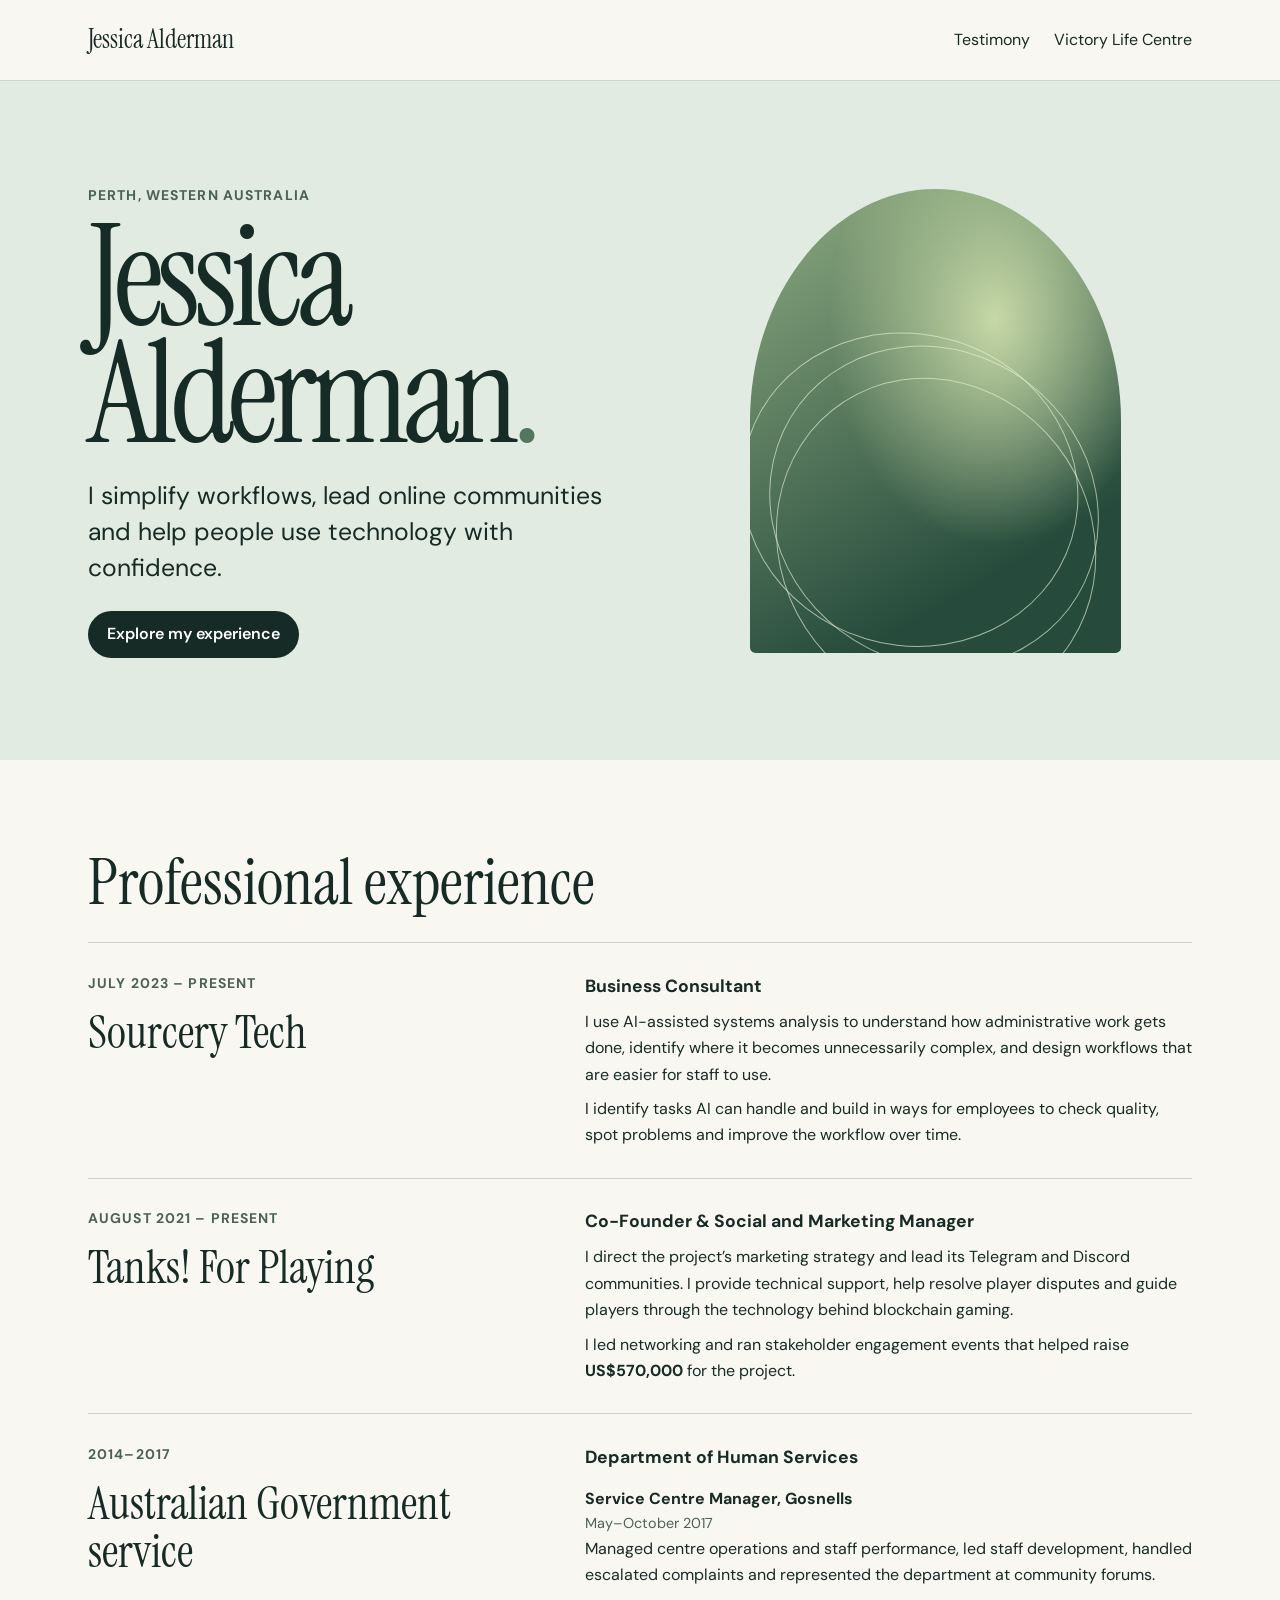
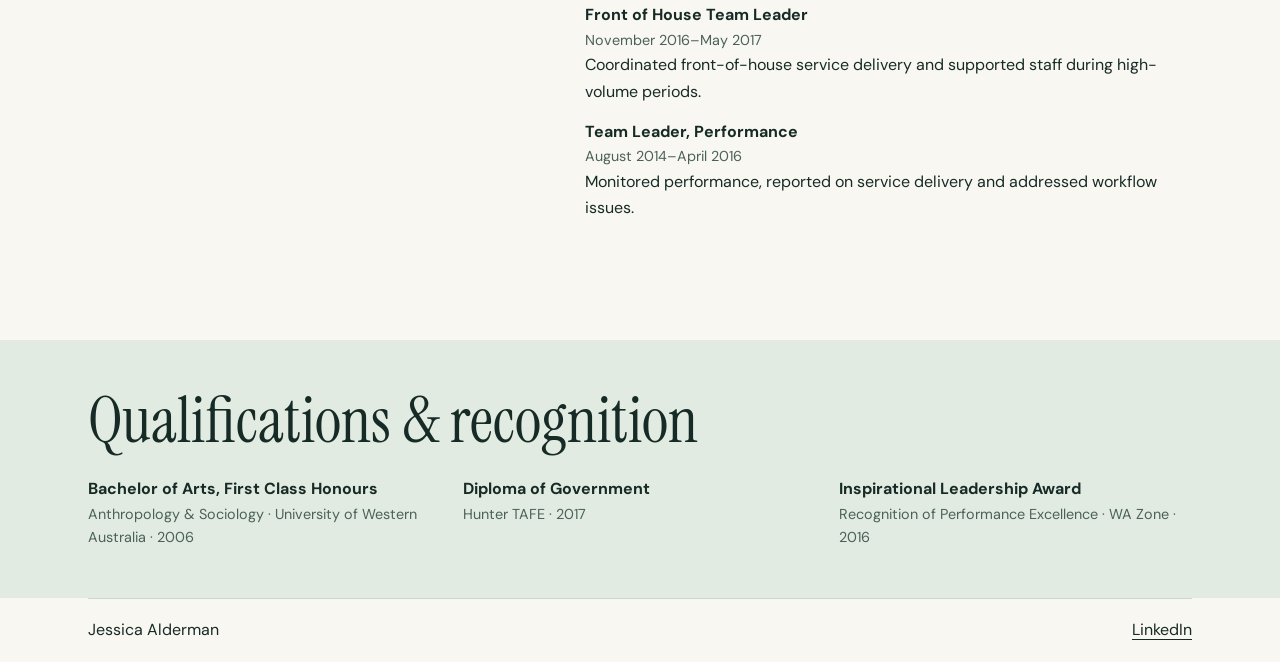
==== index.html @ fca770e4 "Publish portfolio and testimony" ====
<!doctype html>
<html lang="en"><head><meta charset="utf-8"><meta name="viewport" content="width=device-width, initial-scale=1">
<meta name="description" content="Jessica Alderman, business consultant, community builder and co-founder based in Perth, Western Australia.">
<title>Jessica Alderman | Professional Portfolio</title><link rel="stylesheet" href="style.css"></head>
<body><a class="skip" href="#main">Skip to content</a>
<header class="site-header"><nav class="wrap nav" aria-label="Main navigation"><a class="brand" href="index.html" aria-current="page">Jessica Alderman</a><div class="nav-links"><a href="testimony.html">Testimony</a><a href="victory-life.html">Victory Life Centre</a></div></nav></header>
<main id="main">
<section class="hero"><div class="wrap hero-grid"><div><p class="eyebrow">Perth, Western Australia</p><h1>Jessica<br>Alderman<span>.</span></h1><p class="intro">I simplify workflows, lead online communities and help people use technology with confidence.</p><a class="button" href="#experience">Explore my experience</a></div><div class="hero-art" aria-hidden="true"><div class="oval oval-one"></div><div class="oval oval-two"></div><div class="oval oval-three"></div></div></div></section>
<section class="wrap experience" id="experience" aria-labelledby="experience-title"><h2 id="experience-title">Professional experience</h2>
<article class="role"><div><p class="eyebrow">July 2023 – Present</p><h3>Sourcery Tech</h3></div><div><p class="role-title">Business Consultant</p><p>I use AI-assisted systems analysis to understand how administrative work gets done, identify where it becomes unnecessarily complex, and design workflows that are easier for staff to use.</p><p>I identify tasks AI can handle and build in ways for employees to check quality, spot problems and improve the workflow over time.</p></div></article>
<article class="role"><div><p class="eyebrow">August 2021 – Present</p><h3>Tanks! For Playing</h3></div><div><p class="role-title">Co-Founder &amp; Social and Marketing Manager</p><p>I direct the project’s marketing strategy and lead its Telegram and Discord communities. I provide technical support, help resolve player disputes and guide players through the technology behind blockchain gaming.</p><p>I led networking and ran stakeholder engagement events that helped raise <strong>US$570,000</strong> for the project.</p></div></article>
<article class="role"><div><p class="eyebrow">2014–2017</p><h3>Australian Government service</h3></div><div><p class="role-title">Department of Human Services</p><ul class="positions">
<li><strong>Service Centre Manager, Gosnells</strong><span>May–October 2017</span><p>Managed centre operations and staff performance, led staff development, handled escalated complaints and represented the department at community forums.</p></li>
<li><strong>Front of House Team Leader</strong><span>November 2016–May 2017</span><p>Coordinated front-of-house service delivery and supported staff during high-volume periods.</p></li>
<li><strong>Team Leader, Performance</strong><span>August 2014–April 2016</span><p>Monitored performance, reported on service delivery and addressed workflow issues.</p></li></ul></div></article>
</section>
<section class="credentials"><div class="wrap"><h2>Qualifications &amp; recognition</h2><ul><li><strong>Bachelor of Arts, First Class Honours</strong><span>Anthropology &amp; Sociology · University of Western Australia · 2006</span></li><li><strong>Diploma of Government</strong><span>Hunter TAFE · 2017</span></li><li><strong>Inspirational Leadership Award</strong><span>Recognition of Performance Excellence · WA Zone · 2016</span></li></ul></div></section>
</main><footer class="wrap footer"><span>Jessica Alderman</span><a href="https://www.linkedin.com/in/jessica-alderman-72170421a/">LinkedIn</a></footer></body></html>
---- style.css ----
@import url('https://fonts.googleapis.com/css2?family=DM+Sans:wght@400;500;600;700&family=Instrument+Serif:ital@0;1&display=swap');

:root {
  color-scheme: light;
  --paper: #f9f7f2;
  --ink: #172b26;
  --muted: #4b6158;
  --line: #cdd6ce;
  --serif: "Instrument Serif", Georgia, serif;
  --sans: "DM Sans", system-ui, sans-serif;
}
*, *::before, *::after { box-sizing: border-box; }
body { margin: 0; background: var(--paper); color: var(--ink); font: 1rem/1.65 var(--sans); }
a { color: inherit; text-underline-offset: .25em; }
a:focus-visible { outline: 3px solid #94622a; outline-offset: 5px; }
h1, h2, h3, p { margin: 0; }
h1, h2, h3 { font-family: var(--serif); font-weight: 400; line-height: 1.04; }
h2 { font-size: clamp(2.55rem, 5vw, 4.15rem); }
h3 { font-size: clamp(2rem, 3.6vw, 3.05rem); }
.wrap { width: min(100% - 3rem, 69rem); margin-inline: auto; }
.skip { position: absolute; top: .5rem; left: .5rem; z-index: 1; padding: .5rem; background: var(--paper); transform: translateY(-200%); }
.skip:focus { transform: none; }
.site-header { border-bottom: 1px solid var(--line); }
.nav, .nav-links, .footer { display: flex; align-items: center; gap: .6rem 1.5rem; flex-wrap: wrap; }
.nav, .footer { justify-content: space-between; padding-block: 1.15rem; }
.nav a { text-decoration: none; }
.nav a:hover, .nav a[aria-current="page"]:not(.brand) { text-decoration: underline; }
.brand { font-family: var(--serif); font-size: 1.65rem; }
.hero { background: #e1ebe2; overflow: hidden; }
.hero-grid { display: grid; grid-template-columns: 1.15fr .85fr; align-items: center; gap: clamp(1.5rem, 5vw, 5rem); padding-block: clamp(3.25rem, 8vw, 7rem); }
.eyebrow { margin-bottom: .85rem; font-size: .875rem; font-weight: 700; letter-spacing: .08em; text-transform: uppercase; color: var(--muted); }
.hero h1 { font-size: clamp(4.2rem, 11vw, 9rem); line-height: .83; letter-spacing: -.045em; }
.hero h1 span { color: #54765e; }
.intro { margin-top: 1.5rem; max-width: 32ch; font-size: clamp(1.15rem, 2.4vw, 1.55rem); line-height: 1.45; }
.button { display: inline-block; margin-top: 1.55rem; padding: .65rem 1.2rem; background: var(--ink); color: white; border-radius: 2rem; font-weight: 600; text-decoration: none; }
.button:hover { background: #365848; }
.hero-art { position: relative; isolation: isolate; overflow: hidden; aspect-ratio: 4 / 5; max-height: 29rem; border-radius: 50% 50% .35rem .35rem; background: radial-gradient(ellipse at 66% 28%, #c6d8a6, transparent 48%), linear-gradient(150deg, #8eab81, #264b3c 78%); }
.oval { position: absolute; width: 84%; height: 73%; bottom: -13%; left: 8%; border: 1px solid #e3edd2aa; border-radius: 50%; transform: rotate(-33deg); }
.oval-two { transform: rotate(-53deg) translate(9%, -7%); }
.oval-three { transform: rotate(-73deg) translate(14%, -12%); }
.experience { padding-block: clamp(3rem, 7vw, 6rem); }
.experience h2 { margin-bottom: 1.6rem; }
.role { display: grid; grid-template-columns: minmax(0, .85fr) minmax(0, 1.15fr); gap: 1rem 3rem; padding-block: 1.8rem; border-top: 1px solid var(--line); }
.role p + p { margin-top: .5rem; }
.role-title { font-size: 1.1rem; font-weight: 700; }
.positions, .credentials ul { padding: 0; margin: 0; list-style: none; }
.positions li { margin-top: .85rem; }
.positions span, .credentials span { display: block; color: var(--muted); font-size: .9rem; }
.credentials { background: #e1ebe2; padding-block: 3rem; }
.credentials ul { display: grid; grid-template-columns: repeat(3, 1fr); gap: 1.4rem; margin-top: 1.35rem; }
.subpage { min-height: 65vh; padding-block: clamp(3rem, 10vw, 8rem); }
.subpage h1 { font-size: clamp(3.5rem, 9vw, 7rem); max-width: 14ch; }
.subpage p { margin-top: 1rem; }
footer { border-top: 1px solid var(--line); }
@media (max-width: 42rem) {
  .hero-grid { grid-template-columns: 1fr; }
  .hero-art { width: 100%; aspect-ratio: 2.6 / 1; border-radius: 8rem 8rem .35rem .35rem; }
  .role, .credentials ul { grid-template-columns: 1fr; }
}

 .testimony { max-width: 65ch; }
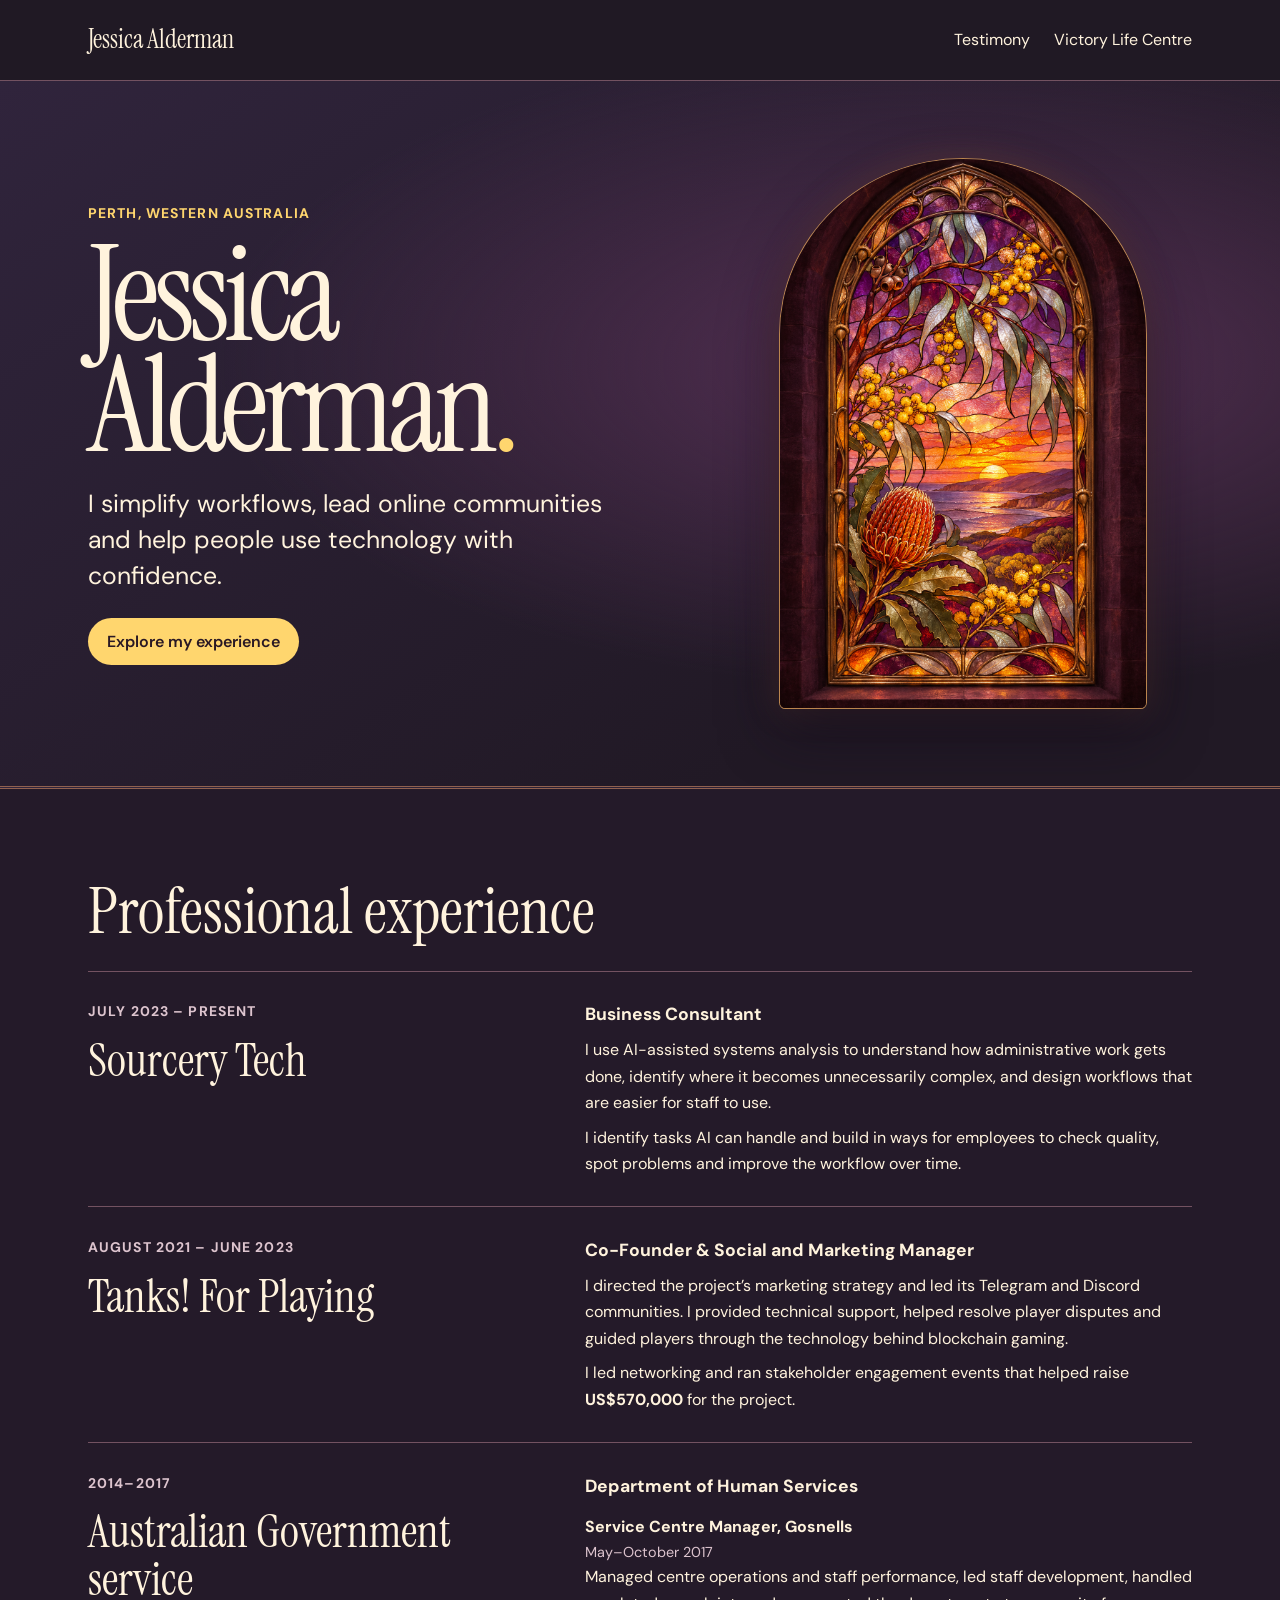
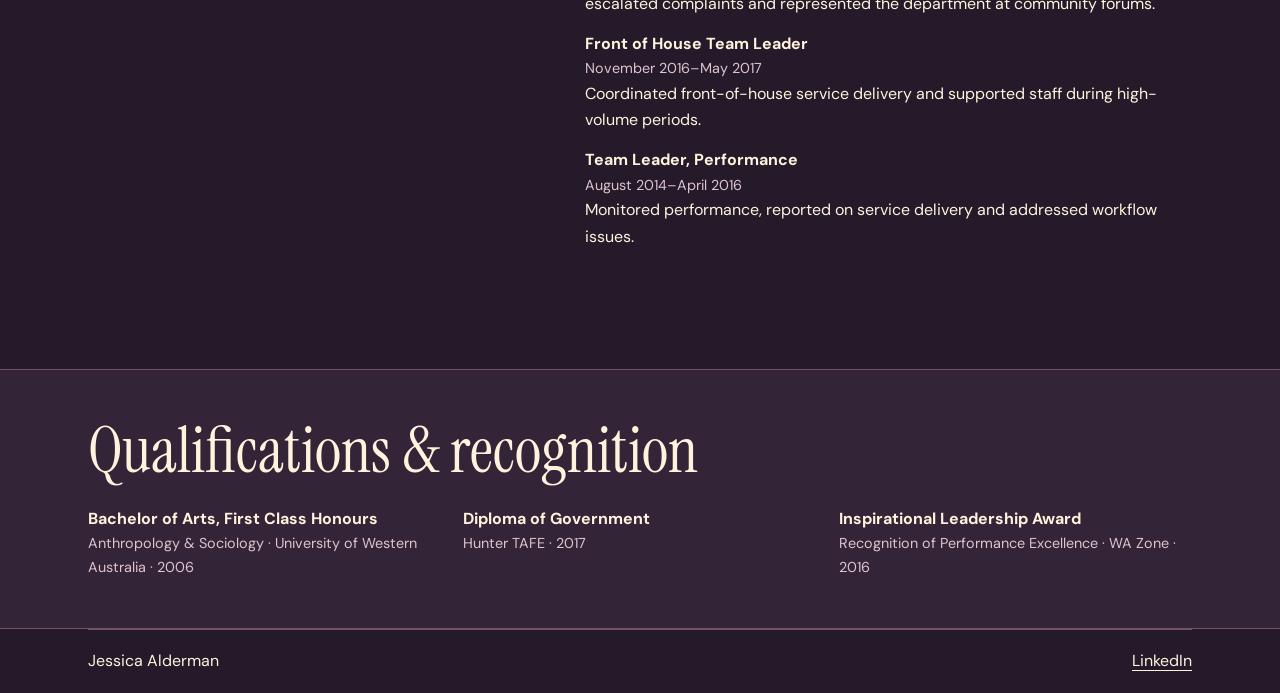
==== commit 36fffbba: "Publish stained glass theme and Victory Life gallery" ====
--- a/index.html
+++ b/index.html
@@ -2,13 +2,13 @@
 <html lang="en"><head><meta charset="utf-8"><meta name="viewport" content="width=device-width, initial-scale=1">
 <meta name="description" content="Jessica Alderman, business consultant, community builder and co-founder based in Perth, Western Australia.">
 <title>Jessica Alderman | Professional Portfolio</title><link rel="stylesheet" href="style.css"></head>
-<body><a class="skip" href="#main">Skip to content</a>
+<body class="home-page"><a class="skip" href="#main">Skip to content</a>
 <header class="site-header"><nav class="wrap nav" aria-label="Main navigation"><a class="brand" href="index.html" aria-current="page">Jessica Alderman</a><div class="nav-links"><a href="testimony.html">Testimony</a><a href="victory-life.html">Victory Life Centre</a></div></nav></header>
 <main id="main">
-<section class="hero"><div class="wrap hero-grid"><div><p class="eyebrow">Perth, Western Australia</p><h1>Jessica<br>Alderman<span>.</span></h1><p class="intro">I simplify workflows, lead online communities and help people use technology with confidence.</p><a class="button" href="#experience">Explore my experience</a></div><div class="hero-art" aria-hidden="true"><div class="oval oval-one"></div><div class="oval oval-two"></div><div class="oval oval-three"></div></div></div></section>
+<section class="hero"><div class="wrap hero-grid"><div><p class="eyebrow">Perth, Western Australia</p><h1>Jessica<br>Alderman<span>.</span></h1><p class="intro">I simplify workflows, lead online communities and help people use technology with confidence.</p><a class="button" href="#experience">Explore my experience</a></div><img class="hero-art" src="images/australiana-stained-glass.png" width="1024" height="1536" fetchpriority="high" alt="Arched stained glass with golden wattle, eucalyptus and banksia framing a purple and amber sunset over the Australian coast."></div></section>
 <section class="wrap experience" id="experience" aria-labelledby="experience-title"><h2 id="experience-title">Professional experience</h2>
 <article class="role"><div><p class="eyebrow">July 2023 – Present</p><h3>Sourcery Tech</h3></div><div><p class="role-title">Business Consultant</p><p>I use AI-assisted systems analysis to understand how administrative work gets done, identify where it becomes unnecessarily complex, and design workflows that are easier for staff to use.</p><p>I identify tasks AI can handle and build in ways for employees to check quality, spot problems and improve the workflow over time.</p></div></article>
-<article class="role"><div><p class="eyebrow">August 2021 – Present</p><h3>Tanks! For Playing</h3></div><div><p class="role-title">Co-Founder &amp; Social and Marketing Manager</p><p>I direct the project’s marketing strategy and lead its Telegram and Discord communities. I provide technical support, help resolve player disputes and guide players through the technology behind blockchain gaming.</p><p>I led networking and ran stakeholder engagement events that helped raise <strong>US$570,000</strong> for the project.</p></div></article>
+<article class="role"><div><p class="eyebrow">August 2021 – June 2023</p><h3>Tanks! For Playing</h3></div><div><p class="role-title">Co-Founder &amp; Social and Marketing Manager</p><p>I directed the project’s marketing strategy and led its Telegram and Discord communities. I provided technical support, helped resolve player disputes and guided players through the technology behind blockchain gaming.</p><p>I led networking and ran stakeholder engagement events that helped raise <strong>US$570,000</strong> for the project.</p></div></article>
 <article class="role"><div><p class="eyebrow">2014–2017</p><h3>Australian Government service</h3></div><div><p class="role-title">Department of Human Services</p><ul class="positions">
 <li><strong>Service Centre Manager, Gosnells</strong><span>May–October 2017</span><p>Managed centre operations and staff performance, led staff development, handled escalated complaints and represented the department at community forums.</p></li>
 <li><strong>Front of House Team Leader</strong><span>November 2016–May 2017</span><p>Coordinated front-of-house service delivery and supported staff during high-volume periods.</p></li>
--- a/style.css
+++ b/style.css
@@ -34,10 +34,6 @@
 .intro { margin-top: 1.5rem; max-width: 32ch; font-size: clamp(1.15rem, 2.4vw, 1.55rem); line-height: 1.45; }
 .button { display: inline-block; margin-top: 1.55rem; padding: .65rem 1.2rem; background: var(--ink); color: white; border-radius: 2rem; font-weight: 600; text-decoration: none; }
 .button:hover { background: #365848; }
-.hero-art { position: relative; isolation: isolate; overflow: hidden; aspect-ratio: 4 / 5; max-height: 29rem; border-radius: 50% 50% .35rem .35rem; background: radial-gradient(ellipse at 66% 28%, #c6d8a6, transparent 48%), linear-gradient(150deg, #8eab81, #264b3c 78%); }
-.oval { position: absolute; width: 84%; height: 73%; bottom: -13%; left: 8%; border: 1px solid #e3edd2aa; border-radius: 50%; transform: rotate(-33deg); }
-.oval-two { transform: rotate(-53deg) translate(9%, -7%); }
-.oval-three { transform: rotate(-73deg) translate(14%, -12%); }
 .experience { padding-block: clamp(3rem, 7vw, 6rem); }
 .experience h2 { margin-bottom: 1.6rem; }
 .role { display: grid; grid-template-columns: minmax(0, .85fr) minmax(0, 1.15fr); gap: 1rem 3rem; padding-block: 1.8rem; border-top: 1px solid var(--line); }
@@ -54,8 +50,121 @@
 footer { border-top: 1px solid var(--line); }
 @media (max-width: 42rem) {
   .hero-grid { grid-template-columns: 1fr; }
-  .hero-art { width: 100%; aspect-ratio: 2.6 / 1; border-radius: 8rem 8rem .35rem .35rem; }
   .role, .credentials ul { grid-template-columns: 1fr; }
 }
-
- .testimony { max-width: 65ch; }
+
+ .testimony { max-width: 65ch; }
+
+.meme-gallery { margin-block: 2.5rem 1.5rem; padding-top: 2rem; border-top: 1px solid var(--line); }
+.meme-gallery h2 { font-size: clamp(2rem, 4vw, 3rem); }
+
+.art-grid { display: grid; grid-template-columns: repeat(auto-fit, minmax(min(100%, 16rem), 1fr)); gap: 1.5rem; margin-top: 1.5rem; }
+.art-grid figure { margin: 0; min-width: 0; }
+.art-grid a { display: grid; align-items: center; aspect-ratio: 4 / 5; background: #e1ebe2; border-radius: .35rem; }
+.art-grid img { display: block; width: 100%; height: 100%; object-fit: contain; }
+.art-grid figcaption { margin-top: .65rem; font-weight: 600; }
+
+.victory-page {
+  --ink: #fff3dd;
+  --line: #784f44;
+  --wattle: #ffd66e;
+  background: linear-gradient(170deg, #30243c 0%, #211925 42rem, #301c21 100%);
+  color: var(--ink);
+}
+.victory-page .site-header { background: #201924; }
+.victory-page a:focus-visible { outline-color: var(--wattle); }
+.victory-main { padding-block: clamp(2.3rem, 6vw, 5rem); }
+.victory-main h1 { font-size: clamp(3.1rem, 9vw, 7.5rem); }
+.concept-feature { margin-top: 1.25rem; }
+.concept-feature .art-label { color: var(--wattle); font: 700 .9rem/1.4 var(--sans); letter-spacing: .08em; text-transform: uppercase; }
+.concept-feature .art-grid { display: block; margin-top: .75rem; }
+.victory-page .art-grid a { background: #351f27; border: 1px solid #865548; overflow: hidden; }
+.victory-page .art-grid a:hover { border-color: var(--wattle); }
+.concept-feature .art-grid a { aspect-ratio: 3 / 2; border: 2px solid var(--wattle); }
+.victory-page .art-grid figcaption { color: var(--wattle); }
+.victory-page .meme-gallery { margin-top: clamp(2.5rem, 6vw, 5rem); border-top: 3px double #c57952; }
+.victory-page .button { background: var(--wattle); color: #291824; }
+.victory-page .button:hover { background: #ffe5a1; }
+
+.home-page {
+  color-scheme: dark;
+  --ink: #fff3dd;
+  --muted: #ddc4ce;
+  --line: #735261;
+  --wattle: #ffd66e;
+  background: #241a29;
+  color: var(--ink);
+}
+.home-page .site-header { background: #201924; }
+.home-page .hero {
+  background: radial-gradient(ellipse at 75% 40%, #553054 0%, transparent 55%), linear-gradient(145deg, #30243c, #211925 75%);
+  border-bottom: 3px double #90614f;
+}
+.home-page .hero-grid { grid-template-columns: minmax(0, 1.12fr) minmax(0, .88fr); padding-block: clamp(2.5rem, 6vw, 5rem); }
+.home-page .hero h1 { font-size: clamp(4rem, 10.5vw, 8.5rem); }
+.home-page .hero h1 span, .home-page .hero .eyebrow { color: var(--wattle); }
+.home-page .hero-art {
+  display: block;
+  width: min(100%, 23rem);
+  height: auto;
+  justify-self: center;
+  border: 1px solid #ba854e;
+  border-radius: 50% 50% .4rem .4rem / 32% 32% .4rem .4rem;
+  box-shadow: 0 1.2rem 3.5rem #130b1ab3, 0 0 2rem #a9634250;
+}
+.home-page .credentials { background: #342437; border-block: 1px solid var(--line); }
+.home-page .button { background: var(--wattle); color: #291824; }
+.home-page .button:hover { background: #ffe5a1; }
+.home-page .skip { color: #241a29; }
+.home-page a:focus-visible { outline-color: var(--wattle); }
+@media (max-width: 42rem) {
+  .home-page .hero-grid { grid-template-columns: 1fr; }
+  .home-page .hero-art { width: min(100%, 19rem); }
+}
+
+.testimony-page .site-header, .testimony-page footer {
+  position: relative;
+  z-index: 1;
+  background: #201924;
+}
+.testimony-page main {
+  position: relative;
+  isolation: isolate;
+  width: 100%;
+  padding: 1.5rem clamp(1rem, 5vw, 3rem) 4rem;
+}
+.testimony-page main::before {
+  position: fixed;
+  z-index: -1;
+  inset: 0;
+  content: "";
+  pointer-events: none;
+  background:
+    url("images/australiana-stained-glass.png") center / auto min(70svh, 135vw) no-repeat,
+    radial-gradient(ellipse at center, #553054, #211925 75%);
+}
+.testimony-page h1 {
+  position: sticky;
+  z-index: 1;
+  top: .75rem;
+  width: fit-content;
+  max-width: 100%;
+  margin-inline: auto;
+  padding: .15em .35em .2em;
+  border-radius: .4rem;
+  background: rgb(33 22 41 / 88%);
+  font-size: clamp(2.75rem, 8vw, 5.5rem);
+  color: var(--wattle);
+  text-align: center;
+}
+.testimony-page .testimony {
+  max-width: 46rem;
+  margin: max(0px, calc(74svh - clamp(4rem, 12vw, 8rem))) auto 0;
+  padding: clamp(1.2rem, 4vw, 3rem);
+  border: 1px solid #ca9d61;
+  border-radius: .4rem;
+  background: rgb(33 22 41 / 92%);
+  box-shadow: 0 1rem 3rem #180f21a6;
+}
+.testimony-page .testimony p:first-child { margin-top: 0; }
+.testimony-page .subpage > .button { display: table; margin-inline: auto; }
